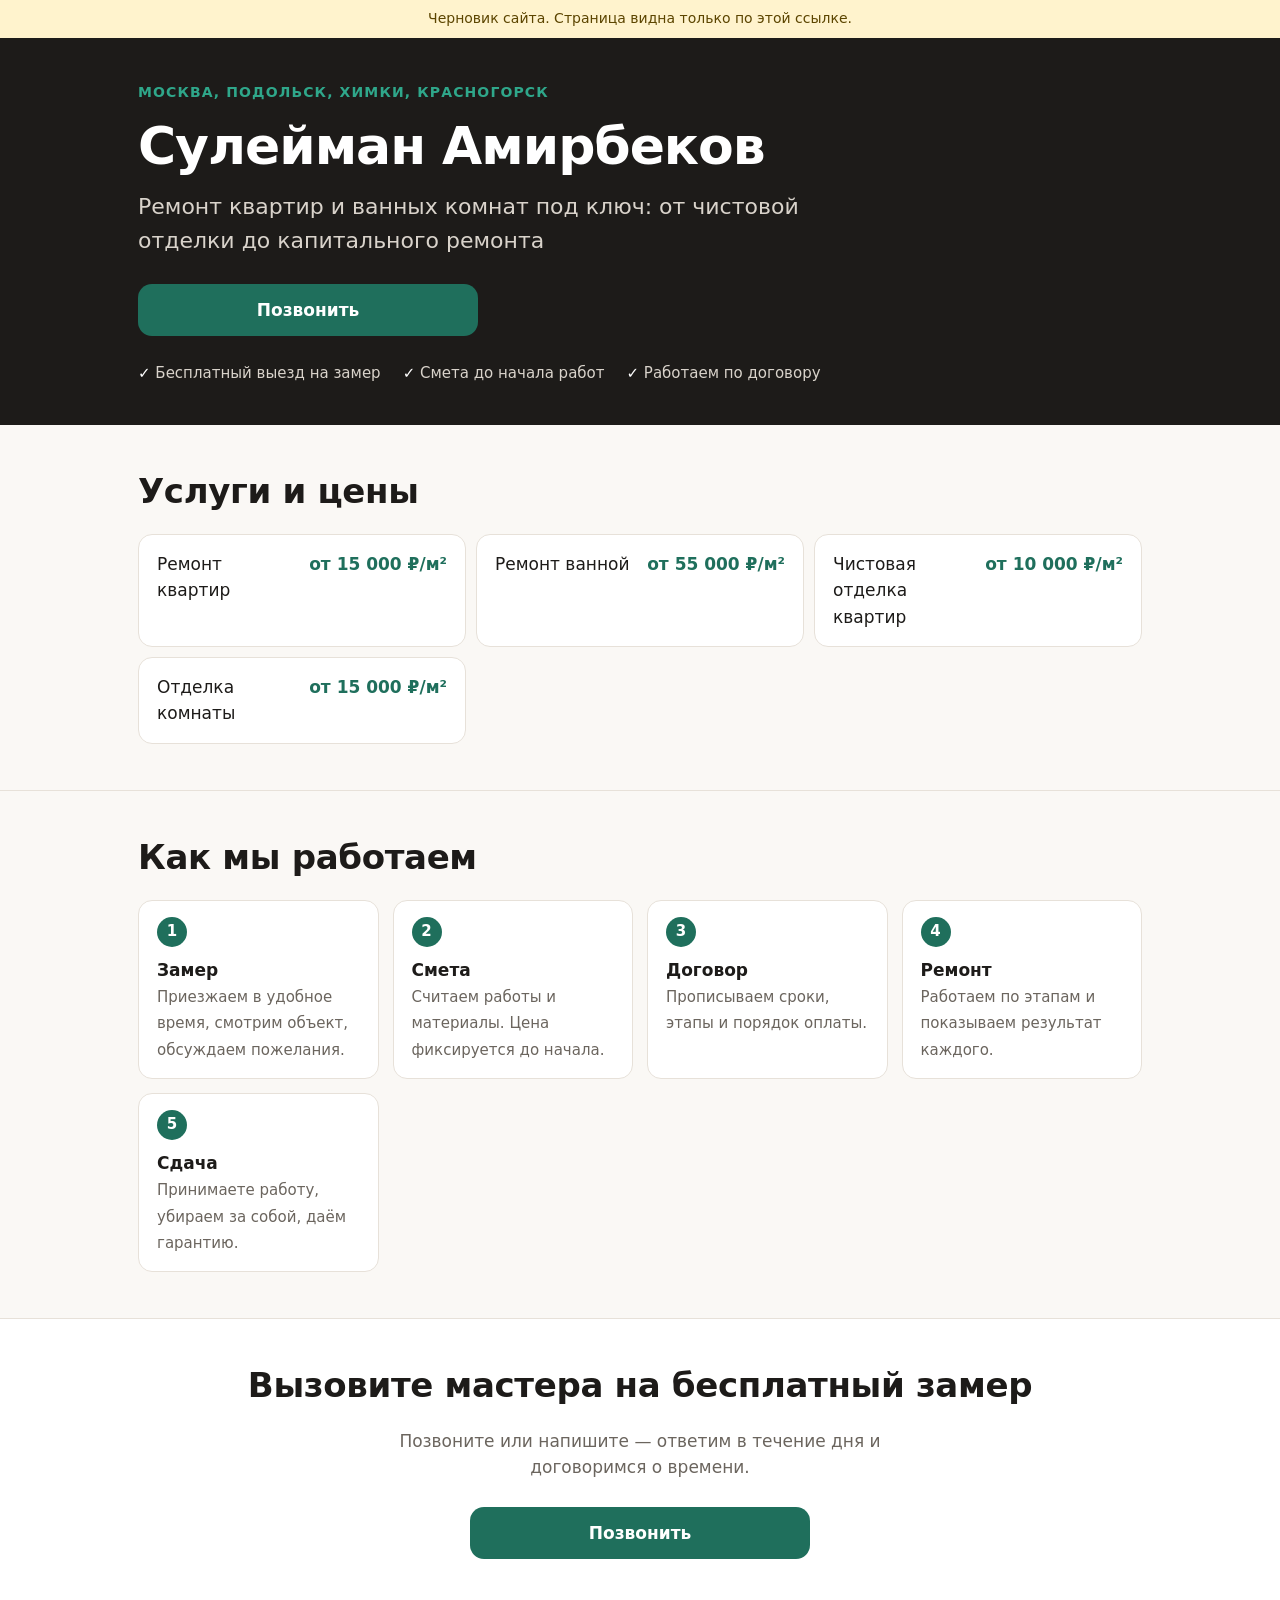
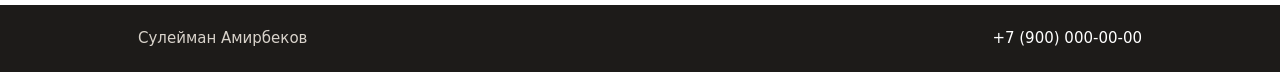
==== amirbekov-yoour/index.html @ 58d1bfb4 "Черновики сайтов и пример Co-Authored-By: Claude Opus 5.5 <noreply@anthropic.com>" ====
<!doctype html>
<html lang="ru">
<head>
<meta charset="utf-8">
<meta name="viewport" content="width=device-width, initial-scale=1">
<meta name="robots" content="noindex, nofollow">
<title>Сулейман Амирбеков — Ремонт квартир и ванных комнат под ключ: от чистовой отделки до капитального ремонта</title>
<meta name="description" content="Сулейман Амирбеков: Ремонт квартир и ванных комнат под ключ: от чистовой отделки до капитального ремонта. Москва, Подольск, Химки, Красногорск. Бесплатный выезд на замер.">
<link rel="stylesheet" href="style.css">
<style>:root { --accent: #1f6f5c; }</style>
</head>
<body>
<div class="draft">Черновик сайта. Страница видна только по этой ссылке.</div>
<header class="hero">
  <div class="wrap">
    <p class="area">Москва, Подольск, Химки, Красногорск</p>
    <h1>Сулейман Амирбеков</h1>
    <p class="tagline">Ремонт квартир и ванных комнат под ключ: от чистовой отделки до капитального ремонта</p>
    <div class="buttons">
      <a class="btn btn-main" href="tel:+79000000000">Позвонить</a>
    </div>
    <ul class="facts">
      <li>Бесплатный выезд на замер</li>
      <li>Смета до начала работ</li>
      <li>Работаем по договору</li>
    </ul>
  </div>
</header>

<main>
<section class="section">
  <div class="wrap">
    <h2>Услуги и цены</h2>
    <ul class="services">
      <li><span>Ремонт квартир</span><span class="price">от 15 000 ₽/м²</span></li>
      <li><span>Ремонт ванной</span><span class="price">от 55 000 ₽/м²</span></li>
      <li><span>Чистовая отделка квартир</span><span class="price">от 10 000 ₽/м²</span></li>
      <li><span>Отделка комнаты</span><span class="price">от 15 000 ₽/м²</span></li>
    </ul>
  </div>
</section>

<section class="section">
  <div class="wrap">
    <h2>Как мы работаем</h2>
    <ol class="steps">
      <li><strong>Замер</strong><span>Приезжаем в удобное время, смотрим объект, обсуждаем пожелания.</span></li>
      <li><strong>Смета</strong><span>Считаем работы и материалы. Цена фиксируется до начала.</span></li>
      <li><strong>Договор</strong><span>Прописываем сроки, этапы и порядок оплаты.</span></li>
      <li><strong>Ремонт</strong><span>Работаем по этапам и показываем результат каждого.</span></li>
      <li><strong>Сдача</strong><span>Принимаете работу, убираем за собой, даём гарантию.</span></li>
    </ol>
  </div>
</section>

<section class="section cta">
  <div class="wrap">
    <h2>Вызовите мастера на бесплатный замер</h2>
    <p>Позвоните или напишите — ответим в течение дня и договоримся о времени.</p>
    <div class="buttons">
      <a class="btn btn-main" href="tel:+79000000000">Позвонить</a>
    </div>
  </div>
</section>
</main>

<footer class="footer">
  <div class="wrap">
    <span>Сулейман Амирбеков</span>
    <a href="tel:+79000000000">+7 (900) 000-00-00</a>
  </div>
</footer>
</body>
</html>
---- amirbekov-yoour/style.css ----
:root {
  --accent: #c2571a;
  --ink: #1d1b19;
  --muted: #6b655e;
  --bg: #faf8f5;
  --card: #ffffff;
  --line: #e7e1d9;
  --radius: 14px;
}

* { box-sizing: border-box; }

html { -webkit-text-size-adjust: 100%; }

body {
  margin: 0;
  background: var(--bg);
  color: var(--ink);
  font: 17px/1.55 system-ui, -apple-system, "Segoe UI", Roboto, Arial, sans-serif;
  overflow-wrap: break-word;
}

.wrap {
  max-width: 1040px;
  margin: 0 auto;
  padding: 0 18px;
}

h1, h2, h3 { line-height: 1.2; margin: 0; }
h1 { font-size: clamp(30px, 7vw, 52px); letter-spacing: -0.02em; }
h2 { font-size: clamp(24px, 5vw, 34px); margin-bottom: 22px; letter-spacing: -0.01em; }
h3 { font-size: 19px; }
p { margin: 0; }
img { display: block; max-width: 100%; }

.draft {
  background: #fff3cd;
  color: #5c4500;
  font-size: 14px;
  text-align: center;
  padding: 8px 18px;
}

.hero {
  background: var(--ink);
  color: #fff;
  padding: 44px 0 40px;
}
.area {
  color: var(--accent);
  filter: brightness(1.5);
  font-size: 14px;
  font-weight: 600;
  letter-spacing: 0.08em;
  text-transform: uppercase;
  margin-bottom: 12px;
}
.tagline {
  font-size: clamp(18px, 4vw, 22px);
  color: #d9d3cb;
  margin-top: 12px;
  max-width: 34em;
}
.facts {
  list-style: none;
  margin: 26px 0 0;
  padding: 0;
  display: flex;
  flex-wrap: wrap;
  gap: 8px 22px;
  color: #d9d3cb;
  font-size: 15px;
}
.facts li::before { content: "✓ "; color: #fff; }

.buttons {
  display: flex;
  flex-wrap: wrap;
  gap: 10px;
  margin-top: 26px;
}
.btn {
  display: inline-flex;
  align-items: center;
  justify-content: center;
  min-height: 52px;
  padding: 0 24px;
  border-radius: var(--radius);
  font-size: 17px;
  font-weight: 600;
  text-decoration: none;
  flex: 1 1 220px;
  max-width: 340px;
}
.btn-main { background: var(--accent); color: #fff; }
.btn-second { background: #fff; color: var(--ink); border: 1px solid var(--line); }
.btn:active { transform: translateY(1px); }

.section { padding: 46px 0; }
.section + .section { border-top: 1px solid var(--line); }

.services {
  list-style: none;
  margin: 0;
  padding: 0;
  display: grid;
  gap: 10px;
  grid-template-columns: repeat(auto-fit, minmax(260px, 1fr));
}
.services li {
  background: var(--card);
  border: 1px solid var(--line);
  border-radius: var(--radius);
  padding: 16px 18px;
  display: flex;
  justify-content: space-between;
  align-items: baseline;
  gap: 14px;
}
.services .price { color: var(--accent); font-weight: 700; white-space: nowrap; }

.projects { display: grid; gap: 22px; }
.project {
  background: var(--card);
  border: 1px solid var(--line);
  border-radius: var(--radius);
  overflow: hidden;
}
.photos { display: grid; grid-template-columns: repeat(auto-fit, minmax(150px, 1fr)); gap: 2px; }
.photos figure { margin: 0; position: relative; }
.photos img { width: 100%; aspect-ratio: 4 / 3; object-fit: cover; }
.photos figcaption {
  position: absolute;
  left: 10px;
  bottom: 10px;
  background: rgba(0, 0, 0, 0.7);
  color: #fff;
  font-size: 13px;
  padding: 3px 9px;
  border-radius: 999px;
}
.project-text { padding: 16px 18px 18px; }
.project-meta { color: var(--muted); font-size: 15px; margin-top: 4px; }
.project-note { margin-top: 8px; }

.steps {
  list-style: none;
  counter-reset: step;
  margin: 0;
  padding: 0;
  display: grid;
  gap: 14px;
  grid-template-columns: repeat(auto-fit, minmax(240px, 1fr));
}
.steps li {
  counter-increment: step;
  background: var(--card);
  border: 1px solid var(--line);
  border-radius: var(--radius);
  padding: 16px 18px;
}
.steps li::before {
  content: counter(step);
  display: inline-flex;
  width: 30px;
  height: 30px;
  align-items: center;
  justify-content: center;
  border-radius: 50%;
  background: var(--accent);
  color: #fff;
  font-weight: 700;
  font-size: 15px;
  margin-bottom: 10px;
}
.steps strong { display: block; }
.steps span { color: var(--muted); font-size: 15px; }

.reviews { display: grid; gap: 14px; grid-template-columns: repeat(auto-fit, minmax(260px, 1fr)); }
.review {
  margin: 0;
  background: var(--card);
  border: 1px solid var(--line);
  border-radius: var(--radius);
  padding: 18px;
}
.review footer { margin-top: 12px; color: var(--muted); font-size: 15px; }

.cta { background: var(--card); text-align: center; }
.cta p { color: var(--muted); max-width: 30em; margin: 0 auto; }
.cta .buttons { justify-content: center; }

.footer { background: var(--ink); color: #d9d3cb; padding: 22px 0; font-size: 15px; }
.footer .wrap { display: flex; flex-wrap: wrap; justify-content: space-between; gap: 8px 20px; }
.footer a { color: #fff; text-decoration: none; }
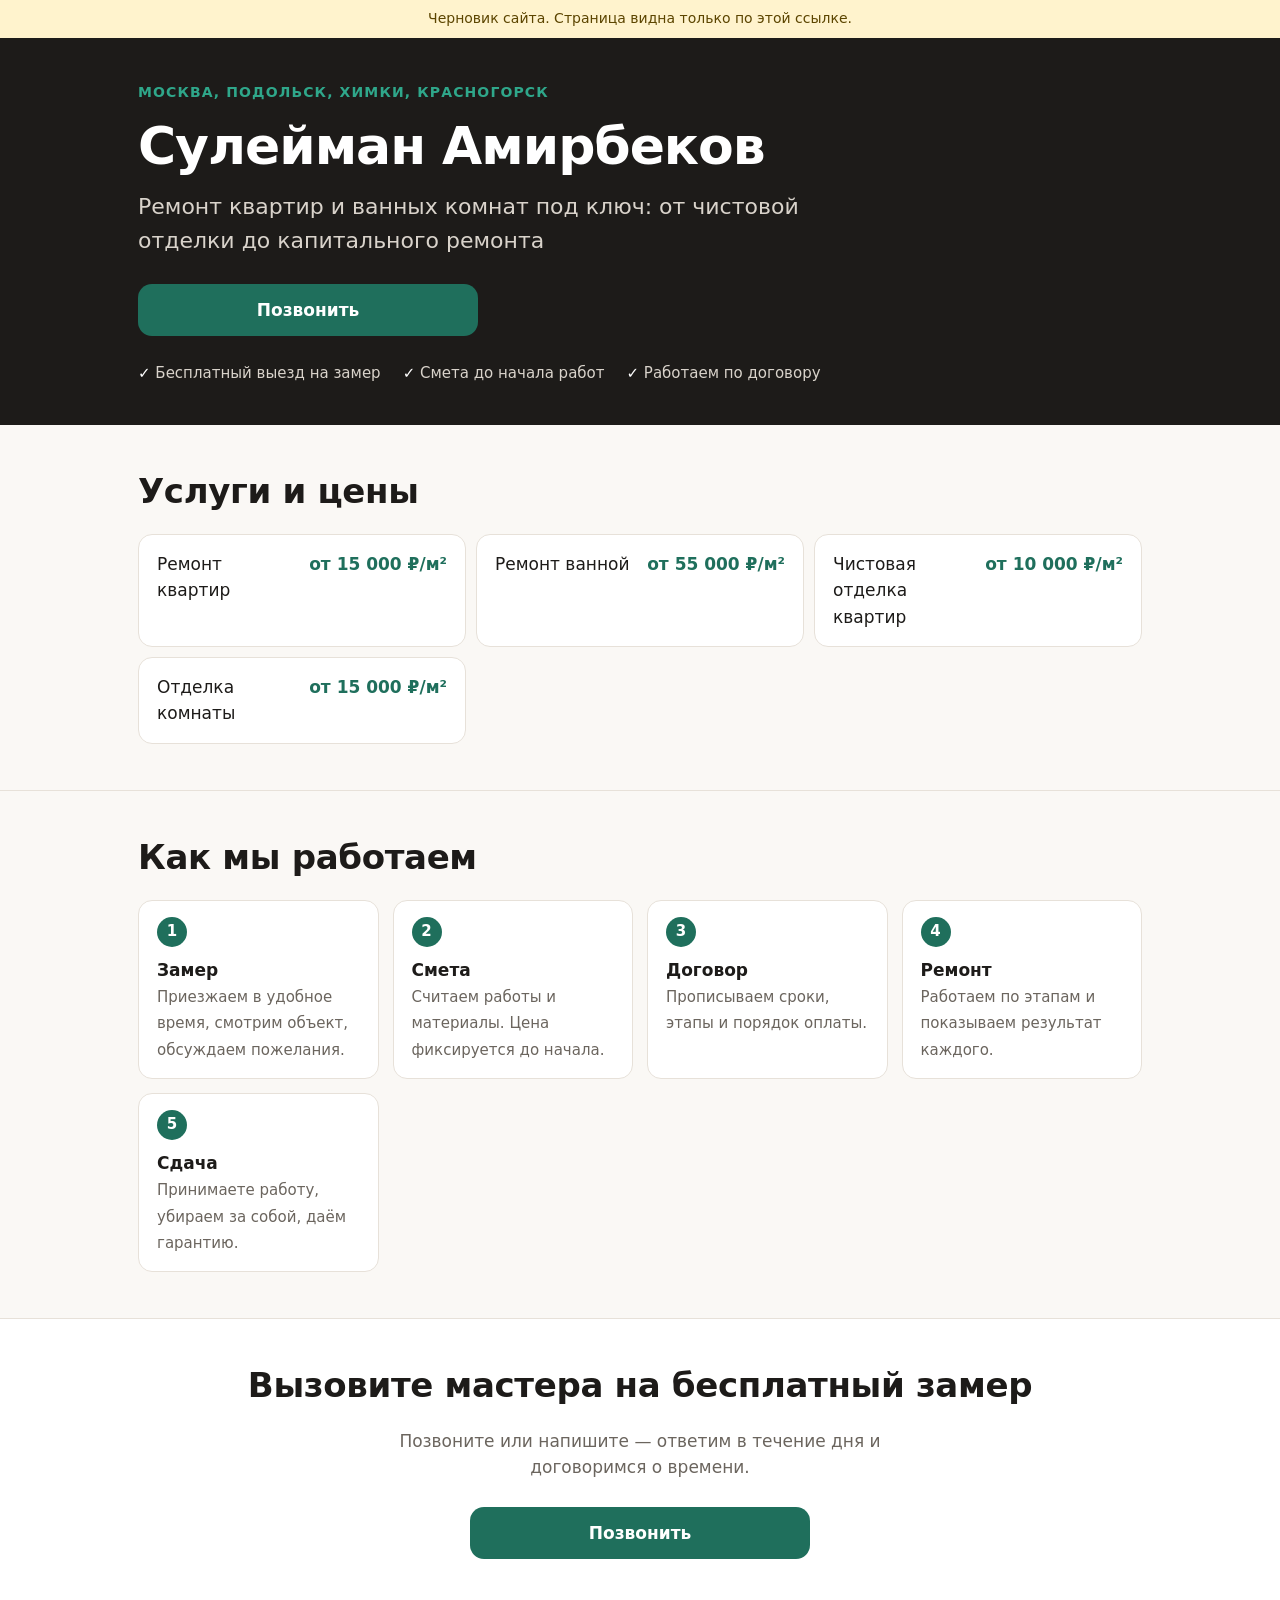
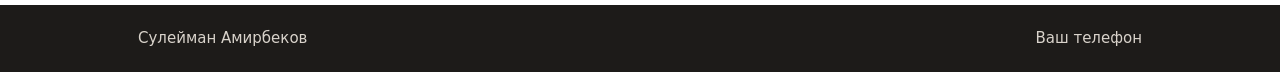
==== commit b0ddc872: "Черновики без телефона-заглушки Co-Authored-By: Claude Opus 5.5 <noreply@anthropic.com>" ====
--- a/amirbekov-yoour/index.html
+++ b/amirbekov-yoour/index.html
@@ -17,7 +17,7 @@
     <h1>Сулейман Амирбеков</h1>
     <p class="tagline">Ремонт квартир и ванных комнат под ключ: от чистовой отделки до капитального ремонта</p>
     <div class="buttons">
-      <a class="btn btn-main" href="tel:+79000000000">Позвонить</a>
+      <span class="btn btn-main">Позвонить</span>
     </div>
     <ul class="facts">
       <li>Бесплатный выезд на замер</li>
@@ -58,7 +58,7 @@
     <h2>Вызовите мастера на бесплатный замер</h2>
     <p>Позвоните или напишите — ответим в течение дня и договоримся о времени.</p>
     <div class="buttons">
-      <a class="btn btn-main" href="tel:+79000000000">Позвонить</a>
+      <span class="btn btn-main">Позвонить</span>
     </div>
   </div>
 </section>
@@ -67,7 +67,7 @@
 <footer class="footer">
   <div class="wrap">
     <span>Сулейман Амирбеков</span>
-    <a href="tel:+79000000000">+7 (900) 000-00-00</a>
+    <span>Ваш телефон</span>
   </div>
 </footer>
 </body>
